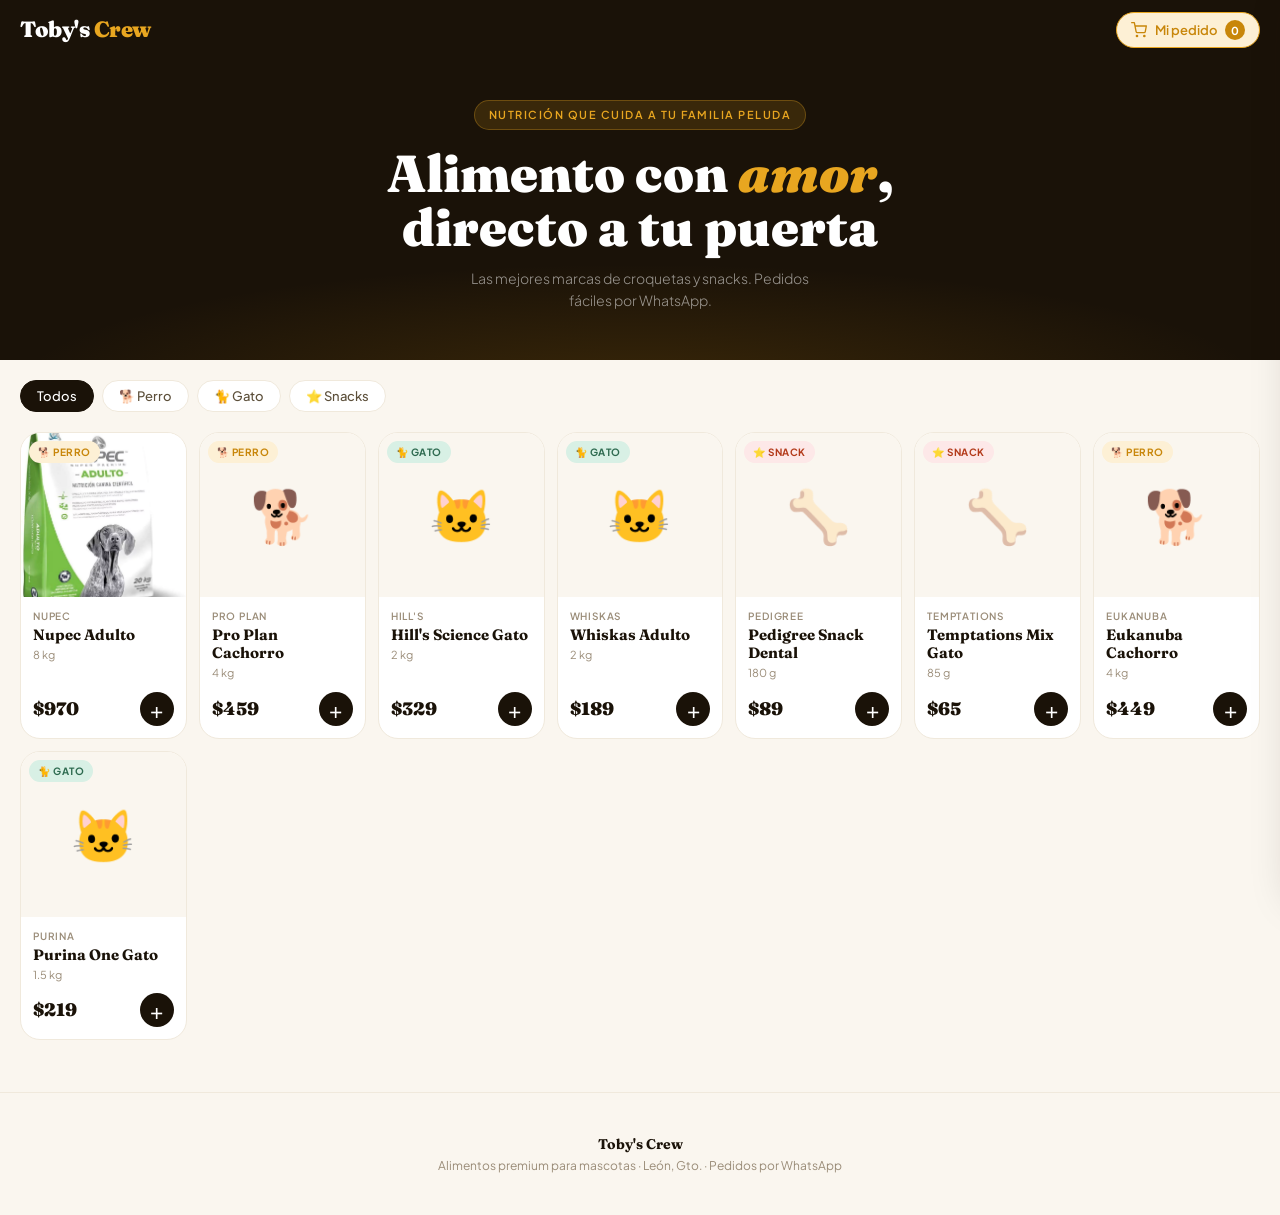
==== index.html @ 7b579405 "primer commit" ====
<!DOCTYPE html>
<html lang="es">
<head>
  <meta charset="UTF-8" />
  <meta name="viewport" content="width=device-width, initial-scale=1.0" />
  <meta name="description" content="Toby's Crew — Alimentos premium para tu mascota. Pide fácil por WhatsApp." />
  <title>Toby's Crew 🐾</title>
  <link rel="icon" href="data:image/svg+xml,<svg xmlns='http://www.w3.org/2000/svg' viewBox='0 0 100 100'><text y='.9em' font-size='90'>🐾</text></svg>" />
  <link rel="stylesheet" href="css/style.css" />
</head>
<body>

  <!-- ── HEADER ──────────────────────────────────────────────── -->
  <header class="site-header">
    <a class="logo" href="#">Toby's <em>Crew</em></a>
    <button class="cart-toggle" id="cart-toggle" aria-label="Ver carrito">
      <svg viewBox="0 0 24 24" fill="none" stroke="currentColor" stroke-width="2" stroke-linecap="round" stroke-linejoin="round">
        <circle cx="9" cy="21" r="1"/><circle cx="20" cy="21" r="1"/>
        <path d="M1 1h4l2.68 13.39a2 2 0 0 0 2 1.61h9.72a2 2 0 0 0 2-1.61L23 6H6"/>
      </svg>
      Mi pedido
      <span class="cart-badge" id="cart-badge">0</span>
    </button>
  </header>

  <!-- ── HERO ────────────────────────────────────────────────── -->
  <section class="hero">
    <span class="hero-eyebrow">Nutrición que cuida a tu familia peluda</span>
    <h1>Alimento con <em>amor</em>,<br>directo a tu puerta</h1>
    <p>Las mejores marcas de croquetas y snacks. Pedidos fáciles por WhatsApp.</p>
  </section>

  <!-- ── FILTERS ──────────────────────────────────────────────── -->
  <nav class="filters-bar" aria-label="Filtrar productos">
    <button class="filter-chip active" data-filter="todos">Todos</button>
    <button class="filter-chip" data-filter="perro">🐕 Perro</button>
    <button class="filter-chip" data-filter="gato">🐈 Gato</button>
    <button class="filter-chip" data-filter="snack">⭐ Snacks</button>
  </nav>

  <!-- ── CATALOG ──────────────────────────────────────────────── -->
  <main class="catalog-section">
    <div class="catalog-grid" id="catalog-grid">
      <!-- Products injected by app.js -->
      <p style="grid-column:1/-1;text-align:center;padding:2rem;color:var(--ink-muted)">Cargando productos…</p>
    </div>
  </main>

  <!-- ── FOOTER ───────────────────────────────────────────────── -->
  <footer class="site-footer">
    <strong>Toby's Crew</strong><br>
    Alimentos premium para mascotas · León, Gto. · Pedidos por WhatsApp
  </footer>

  <!-- ── CART BACKDROP ────────────────────────────────────────── -->
  <div class="cart-backdrop" id="cart-backdrop" aria-hidden="true"></div>

  <!-- ── CART DRAWER ──────────────────────────────────────────── -->
  <aside class="cart-drawer" id="cart-drawer" role="dialog" aria-label="Carrito de compras">

    <div class="drawer-header">
      <h2 class="drawer-title">Tu pedido 🐾</h2>
      <button class="drawer-close" id="cart-close" aria-label="Cerrar">✕</button>
    </div>

    <!-- Step 1: Items list -->
    <div class="cart-step active" id="step-items">
      <div id="cart-items-list">
        <div class="cart-empty">
          <div class="cart-empty-icon">🛒</div>
          <p>Tu carrito está vacío.<br>¡Agrega productos del catálogo!</p>
        </div>
      </div>
    </div>

    <!-- Step 2: Customer form -->
    <div class="cart-step" id="step-form">
      <button class="btn btn-back" onclick="goBackToItems()">← Volver al pedido</button>

      <div class="order-summary-mini" id="order-summary-mini"></div>

      <div class="form-group">
        <label for="f-name">Tu nombre *</label>
        <input type="text" id="f-name" placeholder="Ej: María García" autocomplete="name" />
      </div>
      <div class="form-group">
        <label for="f-phone">Teléfono *</label>
        <input type="tel" id="f-phone" placeholder="Ej: 477 123 4567" autocomplete="tel" />
      </div>
      <div class="form-group">
        <label for="f-address">Dirección de entrega *</label>
        <input type="text" id="f-address" placeholder="Calle, número, colonia" autocomplete="street-address" />
      </div>
      <div class="form-group">
        <label for="f-notes">Notas adicionales</label>
        <textarea id="f-notes" placeholder="Horario de entrega, instrucciones especiales…"></textarea>
      </div>
    </div>

    <!-- Cart Footer (always visible) -->
    <div class="cart-footer">
      <div class="total-row">
        <span class="total-label">Total estimado</span>
        <span class="total-value" id="cart-subtotal">$0</span>
      </div>

      <!-- Step 1 button -->
      <div id="footer-btn-items">
        <button class="btn btn-primary" id="btn-to-form" onclick="goToForm()" disabled>
          Continuar con datos de envío →
        </button>
      </div>

      <!-- Step 2 button (hidden until step 2) -->
      <div id="footer-btn-form" style="display:none">
        <button class="btn btn-whatsapp" onclick="sendOrder()">
          <svg class="wa-icon" viewBox="0 0 24 24" fill="white">
            <path d="M17.472 14.382c-.297-.149-1.758-.867-2.03-.967-.273-.099-.471-.148-.67.15-.197.297-.767.966-.94 1.164-.173.199-.347.223-.644.075-.297-.15-1.255-.463-2.39-1.475-.883-.788-1.48-1.761-1.653-2.059-.173-.297-.018-.458.13-.606.134-.133.298-.347.446-.52.149-.174.198-.298.298-.497.099-.198.05-.371-.025-.52-.075-.149-.669-1.612-.916-2.207-.242-.579-.487-.5-.669-.51-.173-.008-.371-.01-.57-.01-.198 0-.52.074-.792.372-.272.297-1.04 1.016-1.04 2.479 0 1.462 1.065 2.875 1.213 3.074.149.198 2.096 3.2 5.077 4.487.709.306 1.262.489 1.694.625.712.227 1.36.195 1.871.118.571-.085 1.758-.719 2.006-1.413.248-.694.248-1.289.173-1.413-.074-.124-.272-.198-.57-.347m-5.421 7.403h-.004a9.87 9.87 0 01-5.031-1.378l-.361-.214-3.741.982.998-3.648-.235-.374a9.86 9.86 0 01-1.51-5.26c.001-5.45 4.436-9.884 9.888-9.884 2.64 0 5.122 1.03 6.988 2.898a9.825 9.825 0 012.893 6.994c-.003 5.45-4.437 9.884-9.885 9.884m8.413-18.297A11.815 11.815 0 0012.05 0C5.495 0 .16 5.335.157 11.892c0 2.096.547 4.142 1.588 5.945L.057 24l6.305-1.654a11.882 11.882 0 005.683 1.448h.005c6.554 0 11.89-5.335 11.893-11.893a11.821 11.821 0 00-3.48-8.413Z"/>
          </svg>
          Enviar pedido por WhatsApp
        </button>
      </div>
    </div>
  </aside>

  <!-- ── TOAST ─────────────────────────────────────────────────── -->
  <div class="toast" id="toast" role="status" aria-live="polite"></div>

  <script src="js/app.js"></script>
  <script>
    // Show/hide correct footer button per step
    const observer = new MutationObserver(() => {
      const isForm = document.getElementById("step-form").classList.contains("active");
      document.getElementById("footer-btn-items").style.display = isForm ? "none" : "block";
      document.getElementById("footer-btn-form").style.display  = isForm ? "block" : "none";
      document.getElementById("cart-subtotal").textContent = isForm
        ? `$${Number(cartTotal()).toLocaleString("es-MX")}`
        : document.getElementById("cart-subtotal").textContent;
    });
    observer.observe(document.getElementById("cart-drawer"), { subtree: true, attributes: true, attributeFilter: ["class"] });
  </script>
</body>
</html>
---- css/style.css ----
@import url('https://fonts.googleapis.com/css2?family=Fraunces:ital,wght@0,400;0,700;0,900;1,400&family=Plus+Jakarta+Sans:wght@300;400;500;600&display=swap');

/* ─── RESET & TOKENS ─────────────────────────────────────────── */
*, *::before, *::after { box-sizing: border-box; margin: 0; padding: 0; }

:root {
  --ink:        #1A1208;
  --ink-soft:   #5C4F3A;
  --ink-muted:  #9A8C78;
  --cream:      #FAF6EF;
  --cream-dark: #F0E9DC;
  --gold:       #C8860A;
  --gold-light: #FDF0D5;
  --gold-mid:   #E8A620;
  --green:      #2D6A4F;
  --green-light:#D8F0E5;
  --red:        #B33A1A;
  --white:      #FFFFFF;
  --radius-sm:  8px;
  --radius-md:  14px;
  --radius-lg:  20px;
  --shadow:     0 4px 20px rgba(26,18,8,0.08);
  --shadow-lg:  0 12px 40px rgba(26,18,8,0.14);
}

html { scroll-behavior: smooth; }

body {
  font-family: 'Plus Jakarta Sans', sans-serif;
  background: var(--cream);
  color: var(--ink);
  min-height: 100vh;
  font-size: 15px;
  line-height: 1.6;
  -webkit-font-smoothing: antialiased;
}

img { max-width: 100%; display: block; }
button { cursor: pointer; font-family: inherit; }

/* ─── HEADER ─────────────────────────────────────────────────── */
.site-header {
  position: sticky; top: 0; z-index: 90;
  background: var(--ink);
  padding: 0 1.25rem;
  display: flex; align-items: center; justify-content: space-between;
  height: 60px;
}

.logo {
  font-family: 'Fraunces', serif;
  font-size: 22px; font-weight: 900;
  color: var(--white);
  letter-spacing: -0.5px;
  text-decoration: none;
}
.logo em { color: var(--gold-mid); font-style: normal; }

.cart-toggle {
  display: flex; align-items: center; gap: 8px;
  background: var(--gold-light);
  border: 1.5px solid var(--gold-mid);
  border-radius: 100px;
  padding: 7px 14px;
  color: var(--gold);
  font-weight: 600; font-size: 13px;
  transition: all 0.15s;
}
.cart-toggle:hover { background: var(--gold-mid); color: var(--white); border-color: var(--gold-mid); }
.cart-toggle svg { width: 16px; height: 16px; }

.cart-badge {
  background: var(--gold);
  color: white;
  border-radius: 50%;
  width: 20px; height: 20px;
  font-size: 11px; font-weight: 700;
  display: flex; align-items: center; justify-content: center;
}

/* ─── HERO ───────────────────────────────────────────────────── */
.hero {
  background: var(--ink);
  padding: 2.5rem 1.25rem 3rem;
  text-align: center;
  position: relative;
  overflow: hidden;
}

.hero::before {
  content: '';
  position: absolute; inset: 0;
  background: radial-gradient(ellipse 70% 60% at 50% 110%, rgba(200,134,10,0.18) 0%, transparent 70%);
}

.hero-eyebrow {
  display: inline-block;
  background: rgba(232,166,32,0.15);
  border: 1px solid rgba(232,166,32,0.3);
  color: var(--gold-mid);
  font-size: 11px; font-weight: 600;
  letter-spacing: 1.5px; text-transform: uppercase;
  padding: 5px 14px; border-radius: 100px;
  margin-bottom: 1rem;
  position: relative;
}

.hero h1 {
  font-family: 'Fraunces', serif;
  font-size: clamp(32px, 7vw, 52px);
  font-weight: 900; line-height: 1.05;
  color: var(--white);
  margin-bottom: 0.75rem;
  position: relative;
}
.hero h1 em { color: var(--gold-mid); font-style: italic; }

.hero p {
  color: rgba(255,255,255,0.55);
  font-size: 14px; font-weight: 300;
  max-width: 340px; margin: 0 auto;
  position: relative;
}

/* ─── FILTERS ────────────────────────────────────────────────── */
.filters-bar {
  display: flex; gap: 8px;
  padding: 1.25rem 1.25rem 0;
  overflow-x: auto; -webkit-overflow-scrolling: touch;
  scrollbar-width: none;
}
.filters-bar::-webkit-scrollbar { display: none; }

.filter-chip {
  flex-shrink: 0;
  background: var(--white);
  border: 1.5px solid var(--cream-dark);
  border-radius: 100px;
  padding: 7px 16px;
  font-size: 13px; font-weight: 500;
  color: var(--ink-soft);
  transition: all 0.15s;
  white-space: nowrap;
}
.filter-chip:hover { border-color: var(--ink); color: var(--ink); }
.filter-chip.active {
  background: var(--ink); color: var(--white);
  border-color: var(--ink);
}

/* ─── CATALOG ────────────────────────────────────────────────── */
.catalog-section { padding: 1.25rem; }

.catalog-grid {
  display: grid;
  grid-template-columns: repeat(auto-fill, minmax(155px, 1fr));
  gap: 12px;
}

.product-card {
  background: var(--white);
  border-radius: var(--radius-lg);
  border: 1.5px solid var(--cream-dark);
  overflow: hidden;
  transition: transform 0.2s, box-shadow 0.2s;
  display: flex; flex-direction: column;
}
.product-card:hover {
  transform: translateY(-3px);
  box-shadow: var(--shadow-lg);
  border-color: transparent;
}

.card-img-wrap {
  position: relative;
  aspect-ratio: 1;
  background: var(--cream);
  overflow: hidden;
}

.card-img-wrap img {
  width: 100%; height: 100%;
  object-fit: cover;
  transition: transform 0.35s;
}
.product-card:hover .card-img-wrap img { transform: scale(1.04); }

/* Fallback when image is missing */
.card-img-wrap .img-fallback {
  position: absolute; inset: 0;
  display: flex; align-items: center; justify-content: center;
  font-size: 52px;
}

.category-tag {
  position: absolute; top: 8px; left: 8px;
  font-size: 10px; font-weight: 700;
  letter-spacing: 0.5px; text-transform: uppercase;
  padding: 3px 9px; border-radius: 100px;
}
.tag-perro  { background: var(--gold-light); color: var(--gold); }
.tag-gato   { background: var(--green-light); color: var(--green); }
.tag-snack  { background: #FDE8E8; color: var(--red); }

.card-body {
  padding: 11px 12px 12px;
  flex: 1; display: flex; flex-direction: column;
}
.card-brand { font-size: 10px; font-weight: 600; letter-spacing: 0.8px; text-transform: uppercase; color: var(--ink-muted); margin-bottom: 2px; }
.card-name { font-family: 'Fraunces', serif; font-size: 15px; font-weight: 700; line-height: 1.2; margin-bottom: 2px; }
.card-weight { font-size: 11px; color: var(--ink-muted); margin-bottom: 10px; }

.card-footer { display: flex; align-items: center; justify-content: space-between; margin-top: auto; }
.card-price { font-family: 'Fraunces', serif; font-size: 18px; font-weight: 900; color: var(--ink); }

.add-btn {
  width: 34px; height: 34px;
  border-radius: 50%;
  background: var(--ink);
  color: var(--white);
  border: none;
  font-size: 22px; line-height: 1;
  display: flex; align-items: center; justify-content: center;
  transition: background 0.15s, transform 0.1s;
}
.add-btn:hover { background: var(--gold); }
.add-btn:active { transform: scale(0.88); }

/* ─── CART DRAWER ─────────────────────────────────────────────── */
.cart-backdrop {
  position: fixed; inset: 0;
  background: rgba(26,18,8,0.5);
  z-index: 200;
  opacity: 0; pointer-events: none;
  transition: opacity 0.25s;
}
.cart-backdrop.open { opacity: 1; pointer-events: all; }

.cart-drawer {
  position: fixed; top: 0; right: 0; bottom: 0;
  width: min(420px, 100vw);
  background: var(--white);
  z-index: 201;
  display: flex; flex-direction: column;
  transform: translateX(105%);
  transition: transform 0.3s cubic-bezier(.22,.68,0,1.2);
  box-shadow: -8px 0 40px rgba(26,18,8,0.18);
}
.cart-drawer.open { transform: translateX(0); }

.drawer-header {
  display: flex; align-items: center; justify-content: space-between;
  padding: 1.1rem 1.25rem;
  border-bottom: 1.5px solid var(--cream-dark);
  flex-shrink: 0;
}
.drawer-title { font-family: 'Fraunces', serif; font-size: 20px; font-weight: 900; }
.drawer-close {
  width: 34px; height: 34px; border-radius: 50%;
  background: var(--cream); border: none;
  font-size: 18px; display: flex; align-items: center; justify-content: center;
  color: var(--ink); transition: background 0.15s;
}
.drawer-close:hover { background: var(--cream-dark); }

/* Cart Step 1: Items */
.cart-step { flex: 1; overflow-y: auto; padding: 1rem 1.25rem; display: none; flex-direction: column; }
.cart-step.active { display: flex; }

.cart-empty { text-align: center; margin: auto; padding: 2rem 1rem; }
.cart-empty-icon { font-size: 56px; margin-bottom: 1rem; }
.cart-empty p { color: var(--ink-muted); font-size: 14px; }

.cart-item-row {
  display: flex; align-items: center; gap: 12px;
  padding: 10px 0; border-bottom: 1px solid var(--cream-dark);
}
.ci-thumb {
  width: 52px; height: 52px; border-radius: var(--radius-sm);
  background: var(--cream); overflow: hidden; flex-shrink: 0;
  display: flex; align-items: center; justify-content: center; font-size: 26px;
}
.ci-thumb img { width: 100%; height: 100%; object-fit: cover; }
.ci-info { flex: 1; min-width: 0; }
.ci-name { font-weight: 600; font-size: 13px; white-space: nowrap; overflow: hidden; text-overflow: ellipsis; }
.ci-price { font-size: 12px; color: var(--ink-muted); }

.qty-ctrl { display: flex; align-items: center; gap: 6px; flex-shrink: 0; }
.qty-btn {
  width: 28px; height: 28px; border-radius: 50%;
  background: var(--cream); border: 1px solid var(--cream-dark);
  font-size: 15px; display: flex; align-items: center; justify-content: center;
  transition: background 0.12s;
}
.qty-btn:hover { background: var(--cream-dark); }
.qty-num { font-family: 'Fraunces', serif; font-weight: 900; font-size: 15px; min-width: 22px; text-align: center; }

/* Cart footer */
.cart-footer {
  padding: 1rem 1.25rem;
  border-top: 1.5px solid var(--cream-dark);
  flex-shrink: 0;
}
.total-row { display: flex; justify-content: space-between; align-items: baseline; margin-bottom: 1rem; }
.total-label { color: var(--ink-soft); font-size: 14px; }
.total-value { font-family: 'Fraunces', serif; font-size: 26px; font-weight: 900; }

/* ─── CUSTOMER FORM ───────────────────────────────────────────── */
.form-group { margin-bottom: 14px; }
.form-group label { display: block; font-size: 12px; font-weight: 600; letter-spacing: 0.3px; color: var(--ink-soft); margin-bottom: 5px; }
.form-group input,
.form-group textarea {
  width: 100%; padding: 11px 14px;
  border: 1.5px solid var(--cream-dark);
  border-radius: var(--radius-sm);
  background: var(--cream);
  font-family: 'Plus Jakarta Sans', sans-serif;
  font-size: 14px; color: var(--ink);
  transition: border-color 0.15s;
  outline: none;
  -webkit-appearance: none;
}
.form-group input:focus,
.form-group textarea:focus { border-color: var(--gold); background: var(--white); }
.form-group textarea { resize: vertical; min-height: 68px; }

/* ─── BUTTONS ────────────────────────────────────────────────── */
.btn {
  display: flex; align-items: center; justify-content: center; gap: 8px;
  width: 100%; padding: 14px;
  border: none; border-radius: var(--radius-md);
  font-family: 'Plus Jakarta Sans', sans-serif;
  font-size: 15px; font-weight: 700;
  transition: all 0.15s;
}
.btn-primary { background: var(--ink); color: var(--white); }
.btn-primary:hover { background: #2e2011; }
.btn-whatsapp { background: #25D366; color: var(--white); }
.btn-whatsapp:hover { background: #1db954; }
.btn-back {
  background: none; color: var(--ink-soft); font-weight: 500;
  font-size: 13px; width: auto; margin-bottom: 0.75rem;
  padding: 6px 0;
}
.btn-back:hover { color: var(--ink); }
.btn:disabled { opacity: 0.45; cursor: not-allowed; }
.btn:active:not(:disabled) { transform: scale(0.97); }

.wa-icon { width: 20px; height: 20px; flex-shrink: 0; }

/* ─── ORDER SUMMARY IN FORM STEP ─────────────────────────────── */
.order-summary-mini {
  background: var(--cream);
  border-radius: var(--radius-sm);
  padding: 10px 14px;
  margin-bottom: 1rem;
  font-size: 13px;
}
.order-summary-mini .osm-row { display: flex; justify-content: space-between; padding: 3px 0; color: var(--ink-soft); }
.order-summary-mini .osm-row strong { color: var(--ink); }
.order-summary-mini .osm-total { display: flex; justify-content: space-between; padding-top: 8px; margin-top: 4px; border-top: 1px solid var(--cream-dark); font-weight: 700; font-size: 14px; }

/* ─── TOAST ──────────────────────────────────────────────────── */
.toast {
  position: fixed; bottom: 1.5rem; left: 50%;
  transform: translateX(-50%) translateY(20px);
  background: var(--ink); color: white;
  padding: 10px 20px; border-radius: 100px;
  font-size: 13px; font-weight: 500;
  opacity: 0; pointer-events: none;
  transition: all 0.25s;
  z-index: 300; white-space: nowrap;
}
.toast.show { opacity: 1; transform: translateX(-50%) translateY(0); }

/* ─── FOOTER ─────────────────────────────────────────────────── */
.site-footer {
  text-align: center; padding: 2.5rem 1.25rem;
  color: var(--ink-muted); font-size: 12px;
  border-top: 1px solid var(--cream-dark);
  margin-top: 2rem;
}
.site-footer strong { color: var(--ink); font-family: 'Fraunces', serif; font-size: 14px; }

/* ─── RESPONSIVE ─────────────────────────────────────────────── */
@media (max-width: 380px) {
  .catalog-grid { grid-template-columns: repeat(2, 1fr); }
}
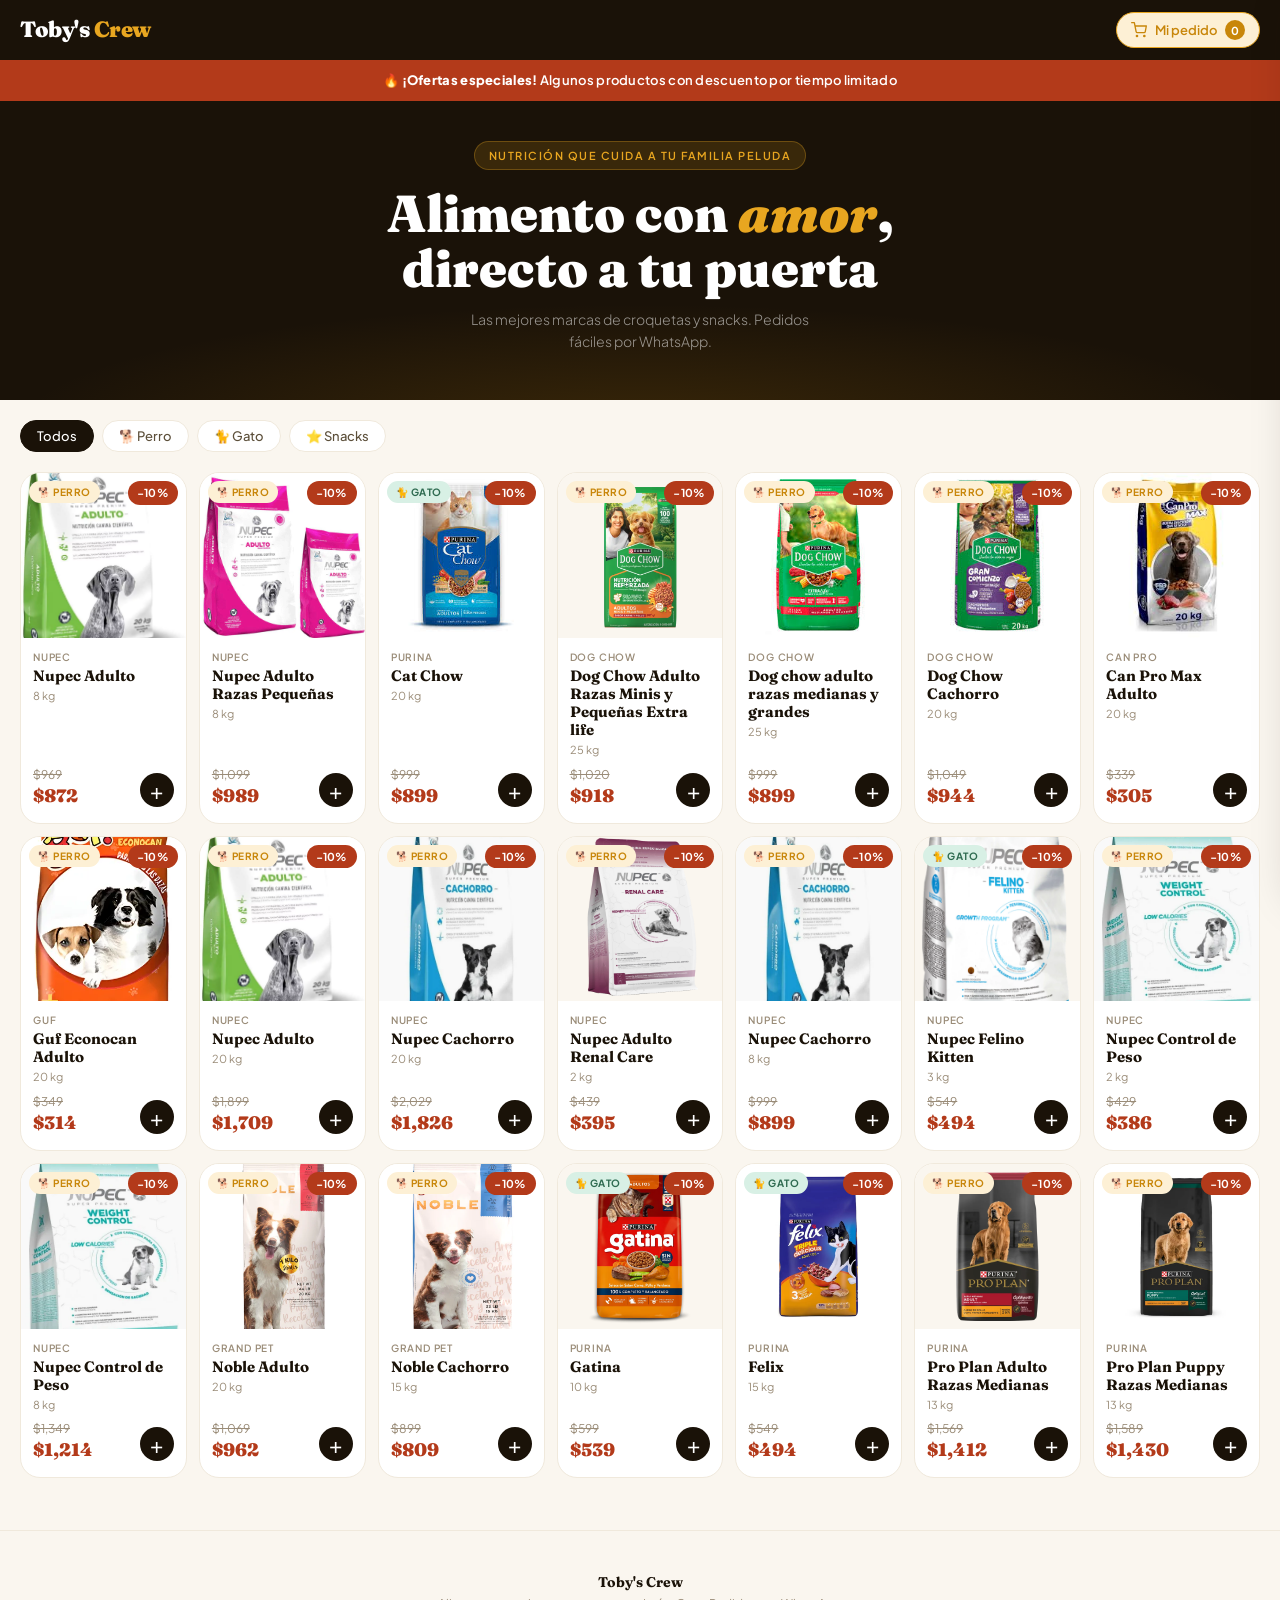
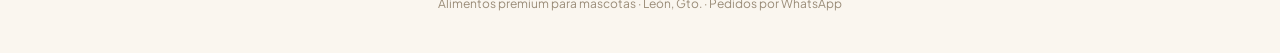
==== commit 07849248: "agrego sistema de descuentos" ====
--- a/index.html
+++ b/index.html
@@ -22,6 +22,11 @@
       <span class="cart-badge" id="cart-badge">0</span>
     </button>
   </header>
+
+  <!-- ── PROMO BANNER ──────────────────────────────────────────── -->
+  <div class="promo-banner" id="promo-banner">
+    🔥 <em>¡Ofertas especiales!</em> Algunos productos con descuento por tiempo limitado
+  </div>
 
   <!-- ── HERO ────────────────────────────────────────────────── -->
   <section class="hero">
--- a/css/style.css
+++ b/css/style.css
@@ -386,3 +386,38 @@
 @media (max-width: 380px) {
   .catalog-grid { grid-template-columns: repeat(2, 1fr); }
 }
+
+/* ─── DESCUENTOS ─────────────────────────────────────────────────── */
+.discount-badge {
+  position: absolute; top: 8px; right: 8px;
+  background: #B33A1A; color: white;
+  font-size: 11px; font-weight: 700;
+  padding: 3px 9px; border-radius: 100px;
+  letter-spacing: 0.3px; z-index: 2;
+}
+
+.card-price-wrap { display: flex; flex-direction: column; gap: 1px; }
+.card-price-original {
+  font-size: 12px; color: var(--ink-muted);
+  text-decoration: line-through; line-height: 1;
+}
+.card-price-final {
+  font-family: 'Fraunces', serif;
+  font-size: 18px; font-weight: 900;
+  color: #B33A1A;
+}
+.card-price-normal {
+  font-family: 'Fraunces', serif;
+  font-size: 18px; font-weight: 900;
+  color: var(--ink);
+}
+
+/* Banner global de oferta */
+.promo-banner {
+  background: #B33A1A; color: white;
+  text-align: center; padding: 10px 1.25rem;
+  font-size: 13px; font-weight: 600;
+  letter-spacing: 0.3px; display: none;
+}
+.promo-banner.visible { display: block; }
+.promo-banner em { font-style: normal; font-weight: 800; }
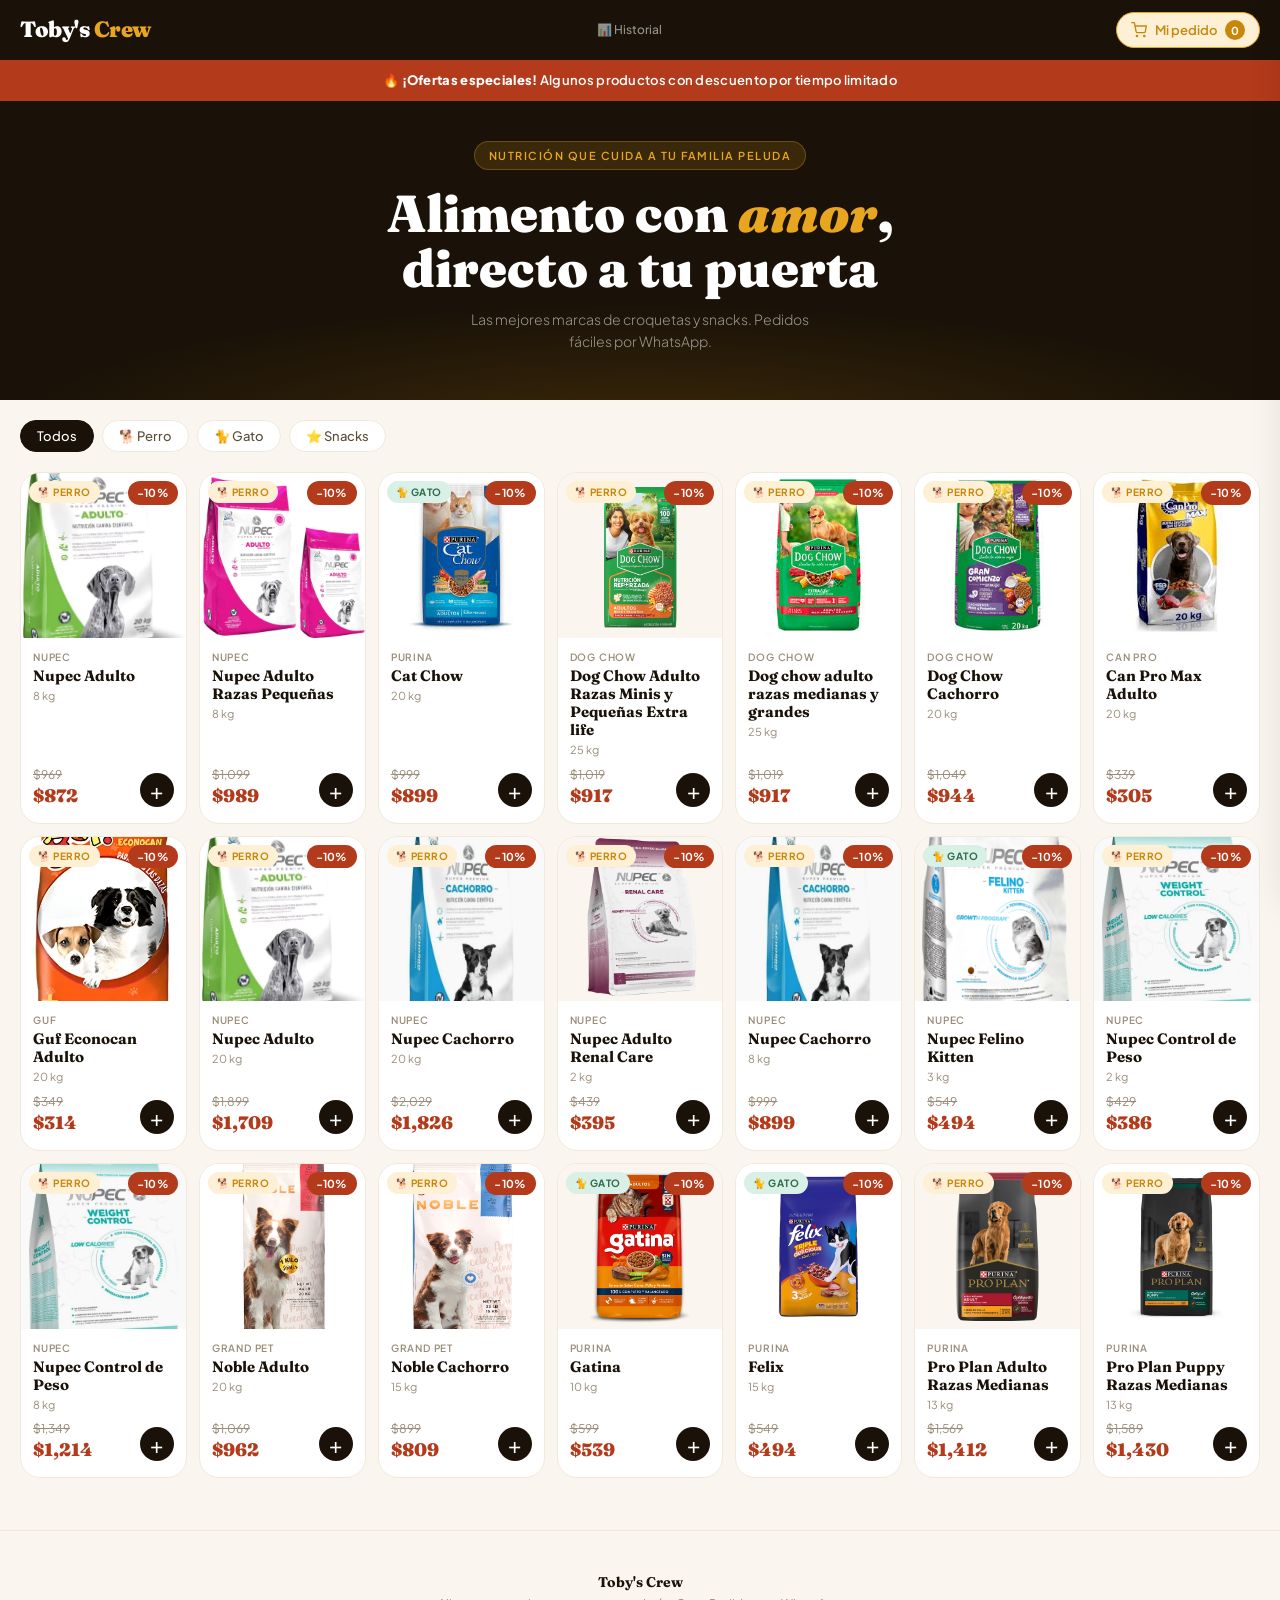
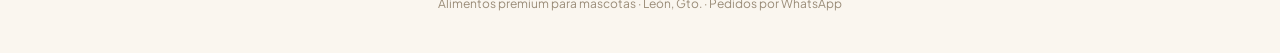
==== commit e59721ee: "agrego historial de ventas" ====
--- a/index.html
+++ b/index.html
@@ -13,6 +13,7 @@
   <!-- ── HEADER ──────────────────────────────────────────────── -->
   <header class="site-header">
     <a class="logo" href="#">Toby's <em>Crew</em></a>
+    <a href="historial.html" style="color:rgba(255,255,255,0.55);font-size:12px;font-weight:500;text-decoration:none;margin-right:8px">📊 Historial</a>
     <button class="cart-toggle" id="cart-toggle" aria-label="Ver carrito">
       <svg viewBox="0 0 24 24" fill="none" stroke="currentColor" stroke-width="2" stroke-linecap="round" stroke-linejoin="round">
         <circle cx="9" cy="21" r="1"/><circle cx="20" cy="21" r="1"/>
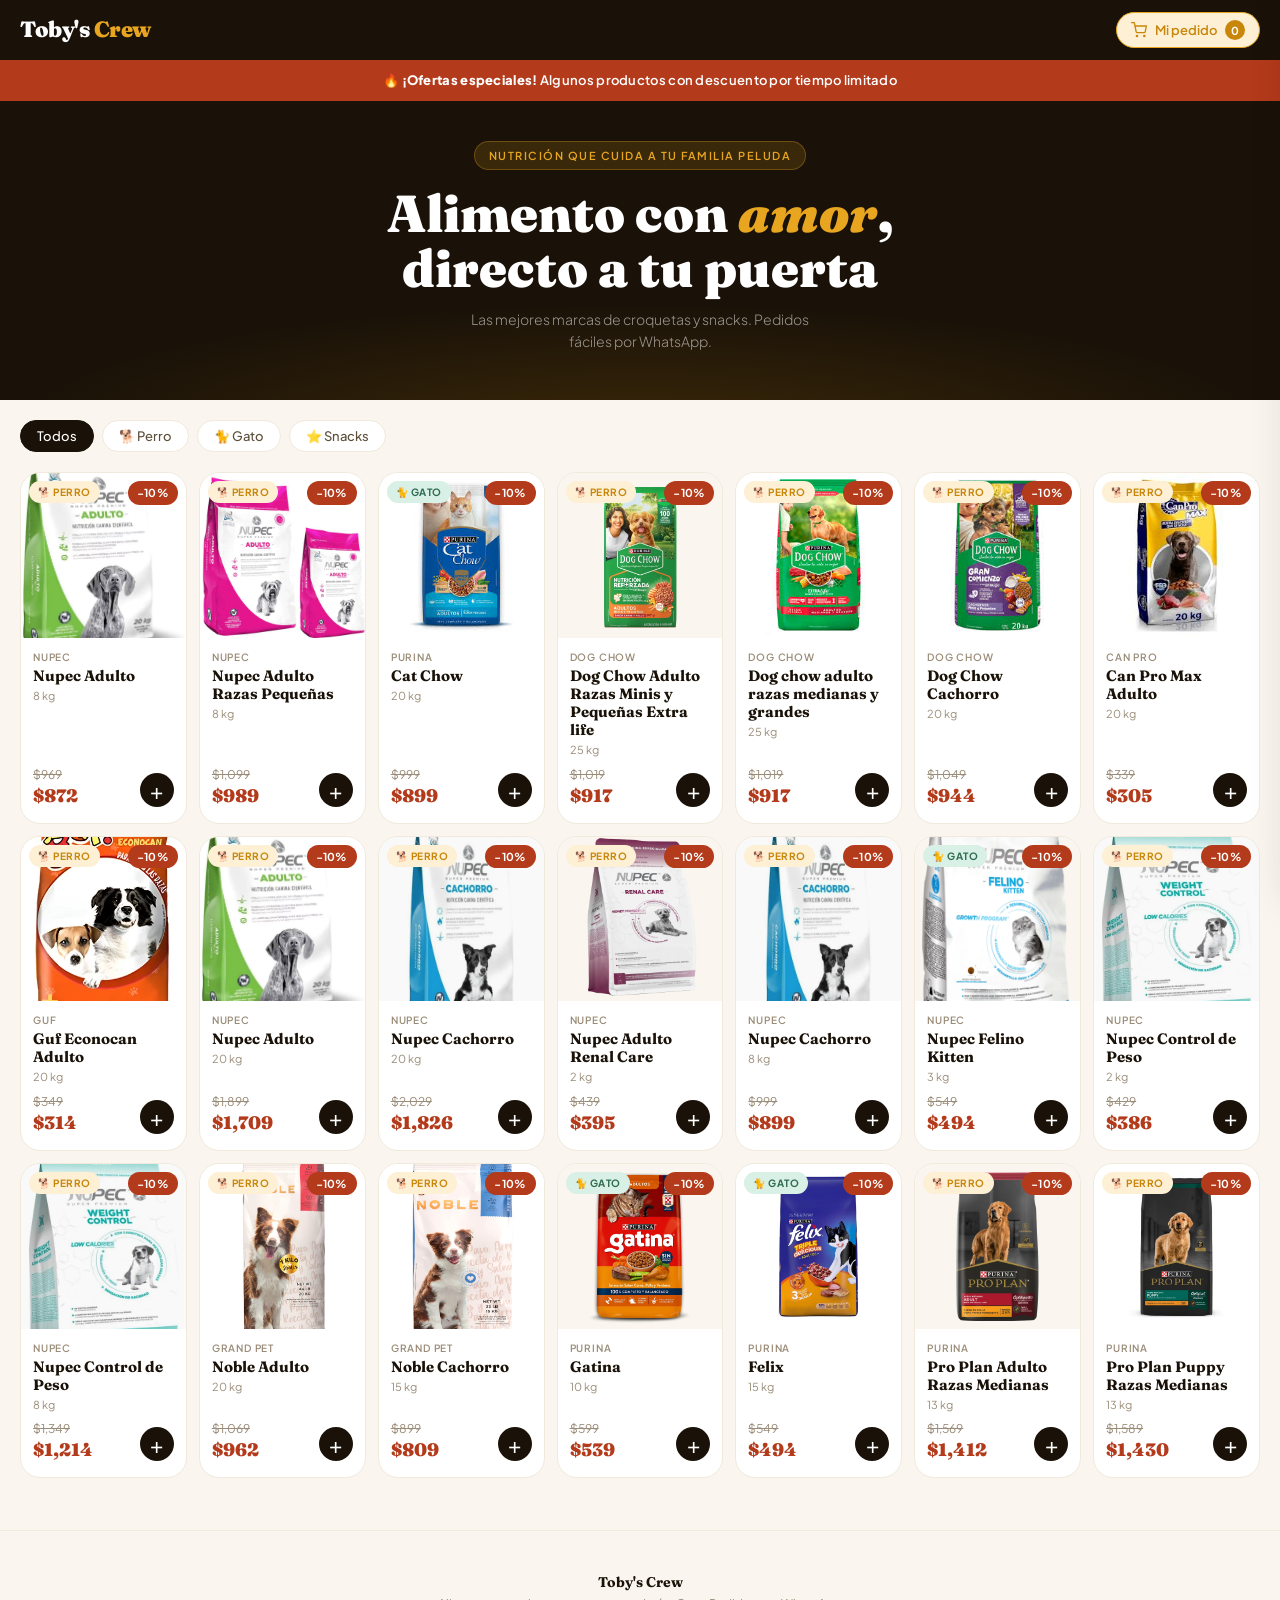
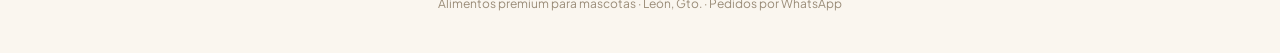
==== commit 5228b836: "agrego historial de ventas" ====
--- a/index.html
+++ b/index.html
@@ -13,7 +13,7 @@
   <!-- ── HEADER ──────────────────────────────────────────────── -->
   <header class="site-header">
     <a class="logo" href="#">Toby's <em>Crew</em></a>
-    <a href="historial.html" style="color:rgba(255,255,255,0.55);font-size:12px;font-weight:500;text-decoration:none;margin-right:8px">📊 Historial</a>
+    <!-- ──<a href="historial.html" style="color:rgba(255,255,255,0.55);font-size:12px;font-weight:500;text-decoration:none;margin-right:8px">📊 Historial</a> -->
     <button class="cart-toggle" id="cart-toggle" aria-label="Ver carrito">
       <svg viewBox="0 0 24 24" fill="none" stroke="currentColor" stroke-width="2" stroke-linecap="round" stroke-linejoin="round">
         <circle cx="9" cy="21" r="1"/><circle cx="20" cy="21" r="1"/>
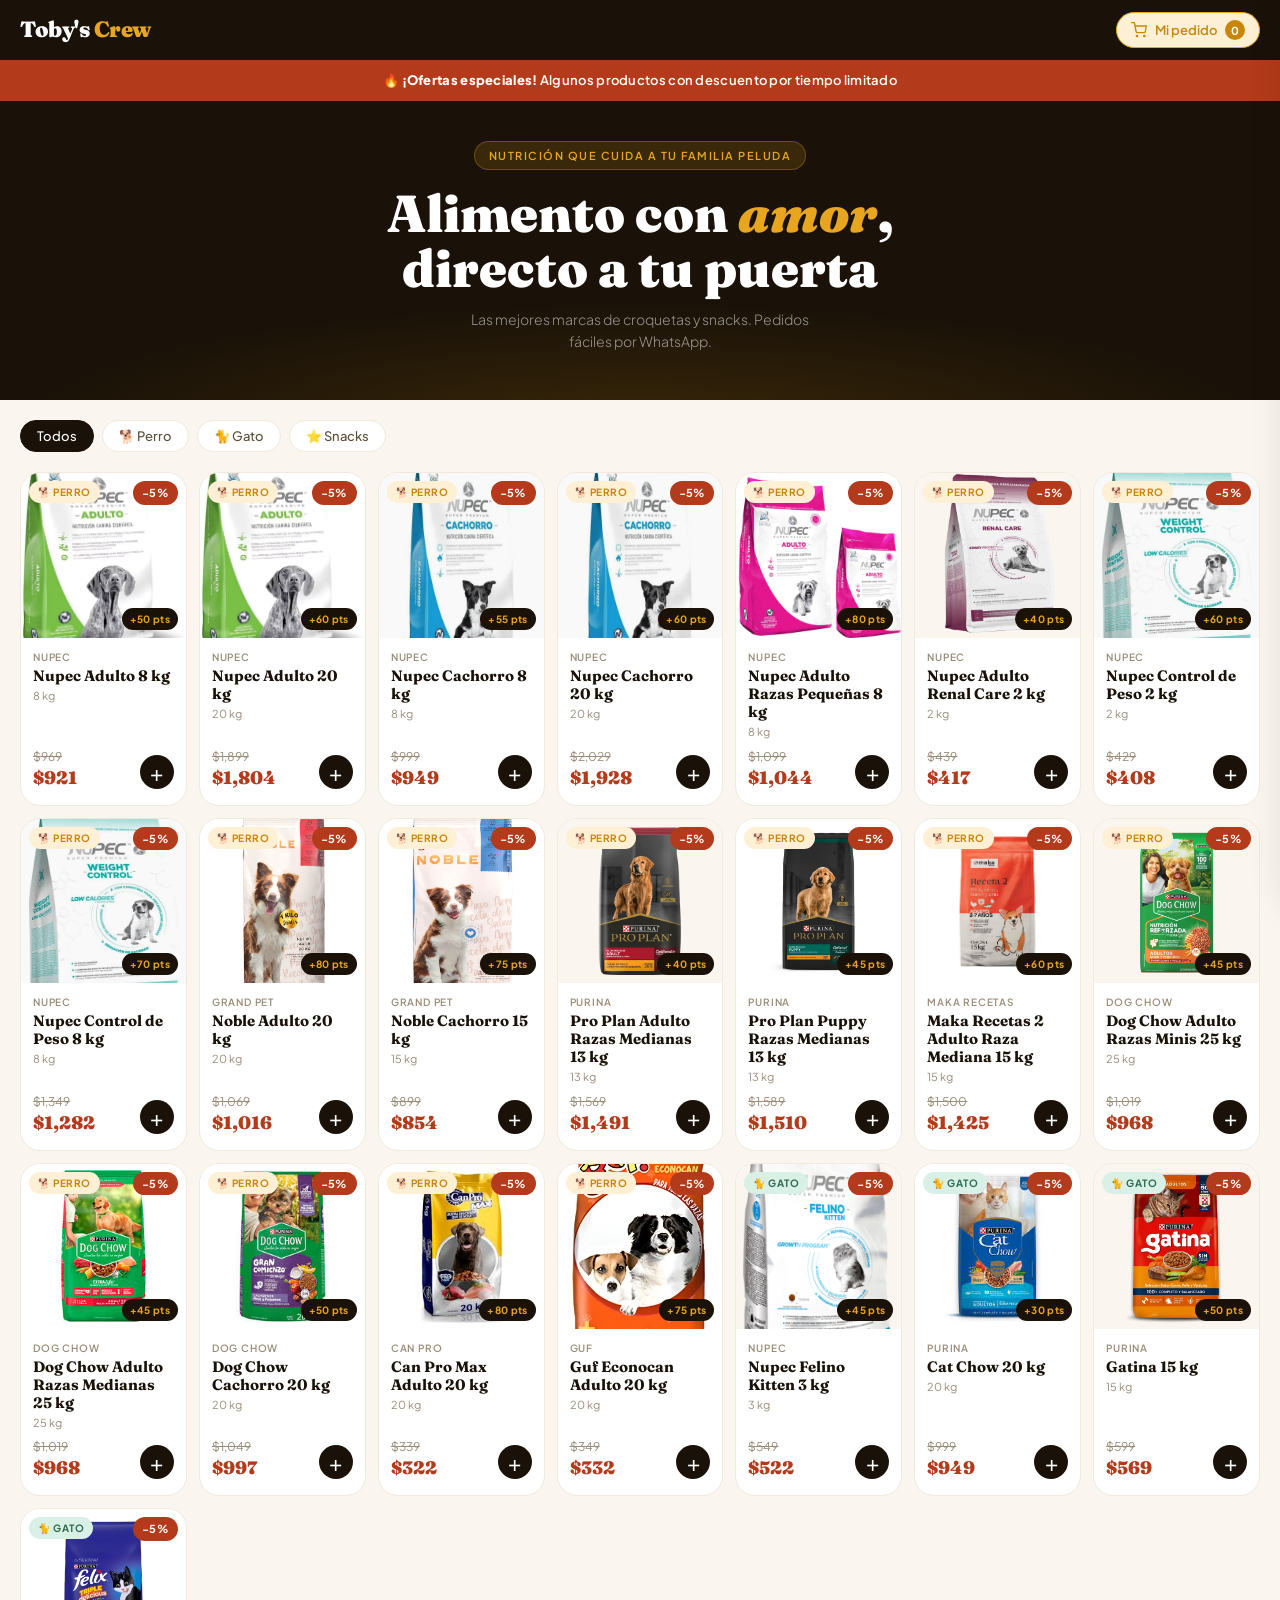
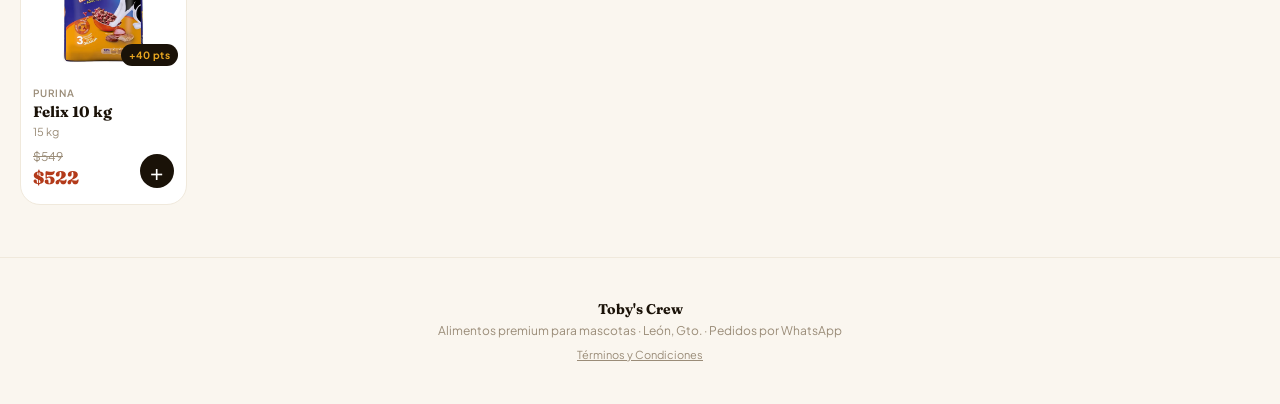
==== commit 2a6453a9: "app final: ofertas + puntos + semanas desde JSON" ====
--- a/index.html
+++ b/index.html
@@ -55,7 +55,10 @@
   <!-- ── FOOTER ───────────────────────────────────────────────── -->
   <footer class="site-footer">
     <strong>Toby's Crew</strong><br>
-    Alimentos premium para mascotas · León, Gto. · Pedidos por WhatsApp
+    Alimentos premium para mascotas · León, Gto. · Pedidos por WhatsApp<br>
+    <a href="terminos.html" style="color:var(--ink-muted);font-size:11px;text-decoration:underline;margin-top:6px;display:inline-block">
+      Términos y Condiciones
+    </a>
   </footer>
 
   <!-- ── CART BACKDROP ────────────────────────────────────────── -->
--- a/css/style.css
+++ b/css/style.css
@@ -421,3 +421,12 @@
 }
 .promo-banner.visible { display: block; }
 .promo-banner em { font-style: normal; font-weight: 800; }
+
+/* ─── BADGE DE PUNTOS EN CATÁLOGO ────────────────────────────── */
+.pts-badge {
+  position: absolute; bottom: 8px; right: 8px;
+  background: var(--ink); color: var(--gold-mid);
+  font-size: 10px; font-weight: 700;
+  padding: 3px 8px; border-radius: 100px;
+  letter-spacing: 0.3px; z-index: 2;
+}
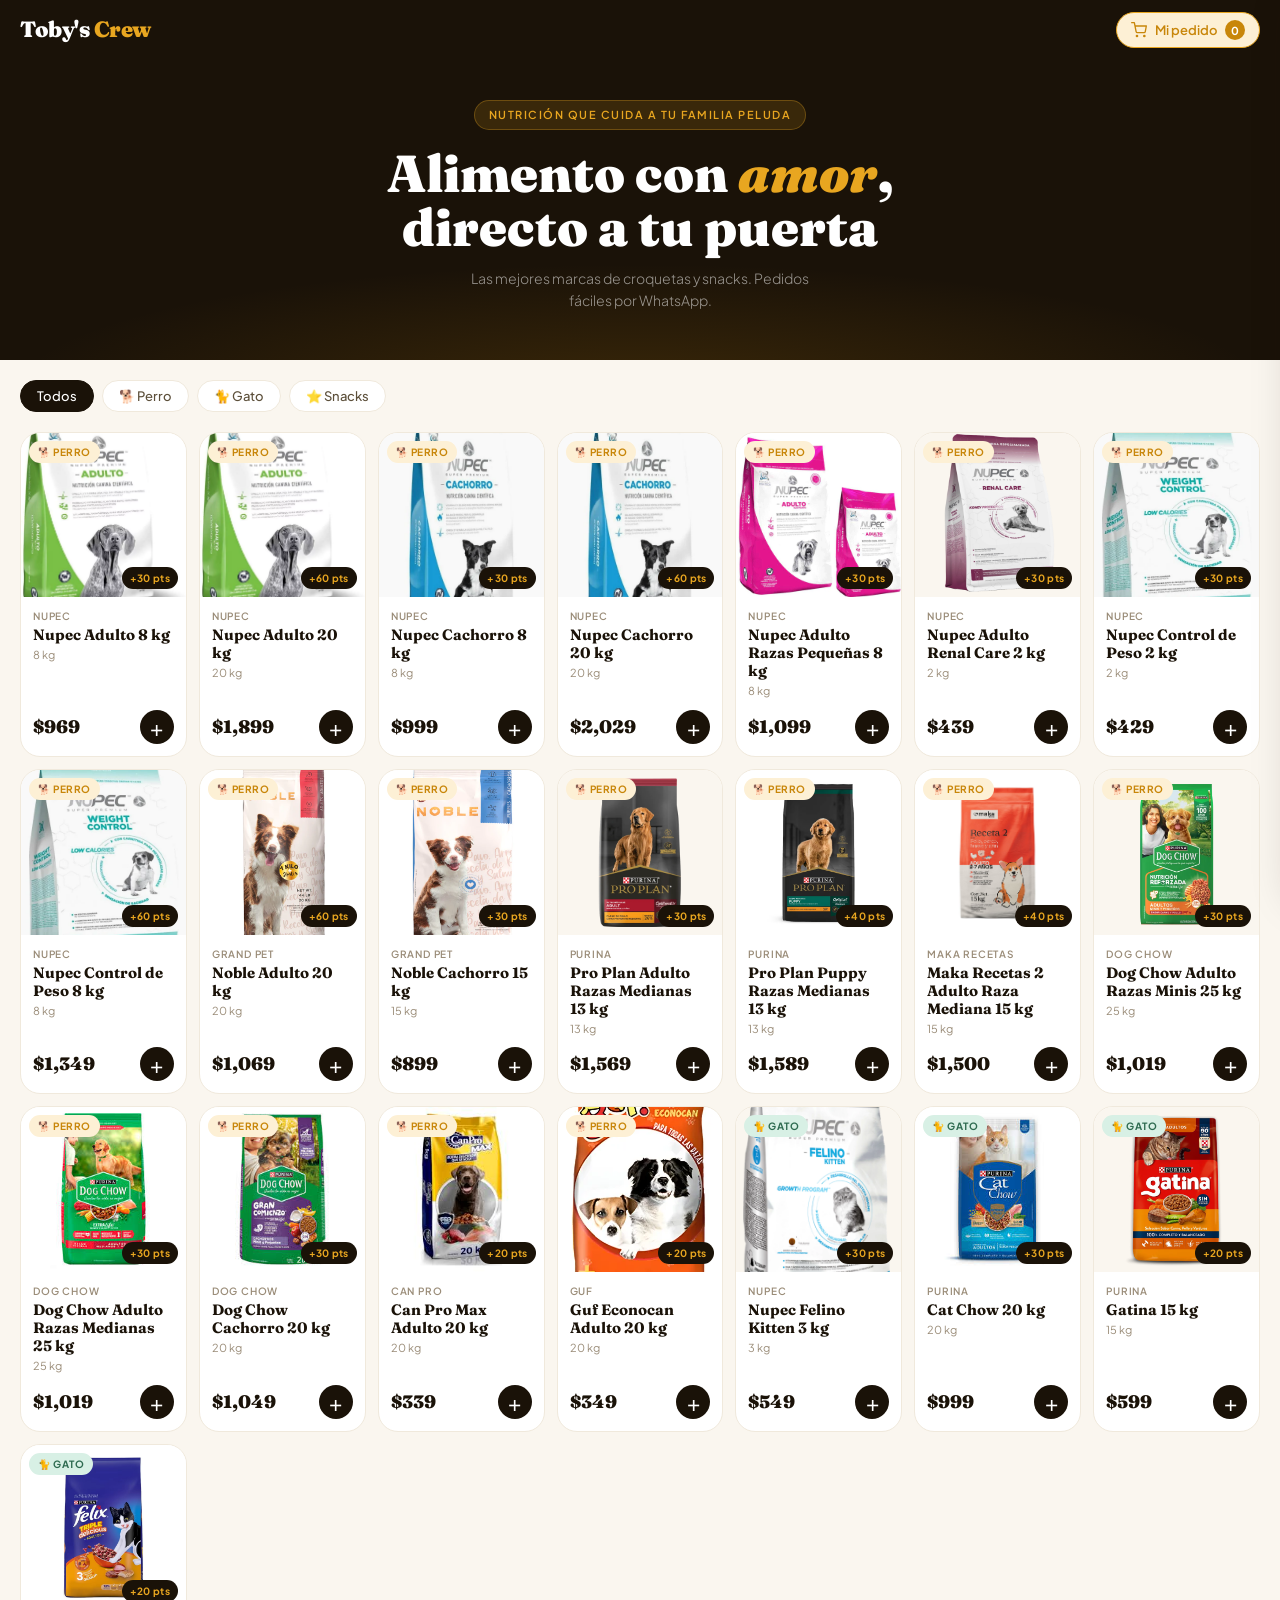
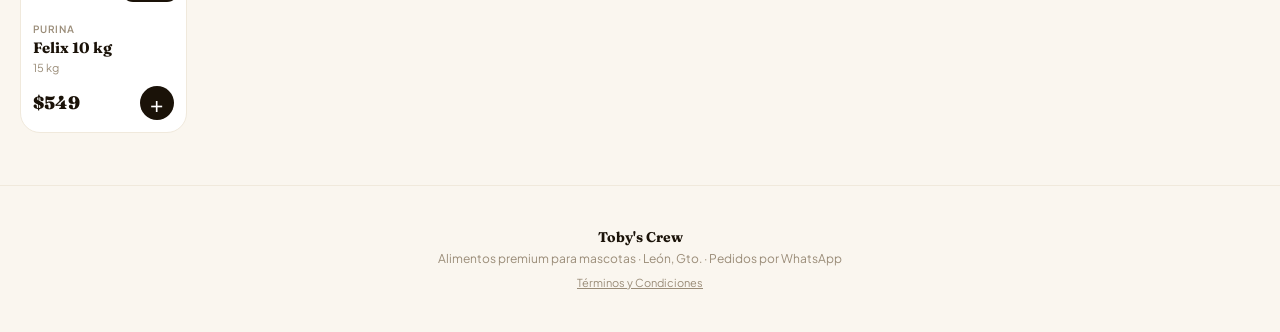
==== commit c19f97ed: "app final: ofertas + puntos + semanas desde JSON" ====
--- a/index.html
+++ b/index.html
@@ -101,6 +101,18 @@
         <input type="text" id="f-address" placeholder="Calle, número, colonia" autocomplete="street-address" />
       </div>
       <div class="form-group">
+        <label for="f-codigo">¿Tienes un código de descuento?</label>
+        <div style="display:flex;gap:8px">
+          <input type="text" id="f-codigo" placeholder="Ej: PRIMERA10"
+            style="text-transform:uppercase;letter-spacing:1px;flex:1" />
+          <button type="button" onclick="aplicarCodigo()"
+            style="flex-shrink:0;background:var(--ink);color:white;border:none;border-radius:var(--radius-sm);padding:0 16px;font-size:13px;font-weight:600;cursor:pointer;font-family:inherit">
+            Aplicar
+          </button>
+        </div>
+        <p id="codigo-status" style="font-size:12px;margin-top:5px;min-height:16px;font-weight:600"></p>
+      </div>
+      <div class="form-group">
         <label for="f-notes">Notas adicionales</label>
         <textarea id="f-notes" placeholder="Horario de entrega, instrucciones especiales…"></textarea>
       </div>
